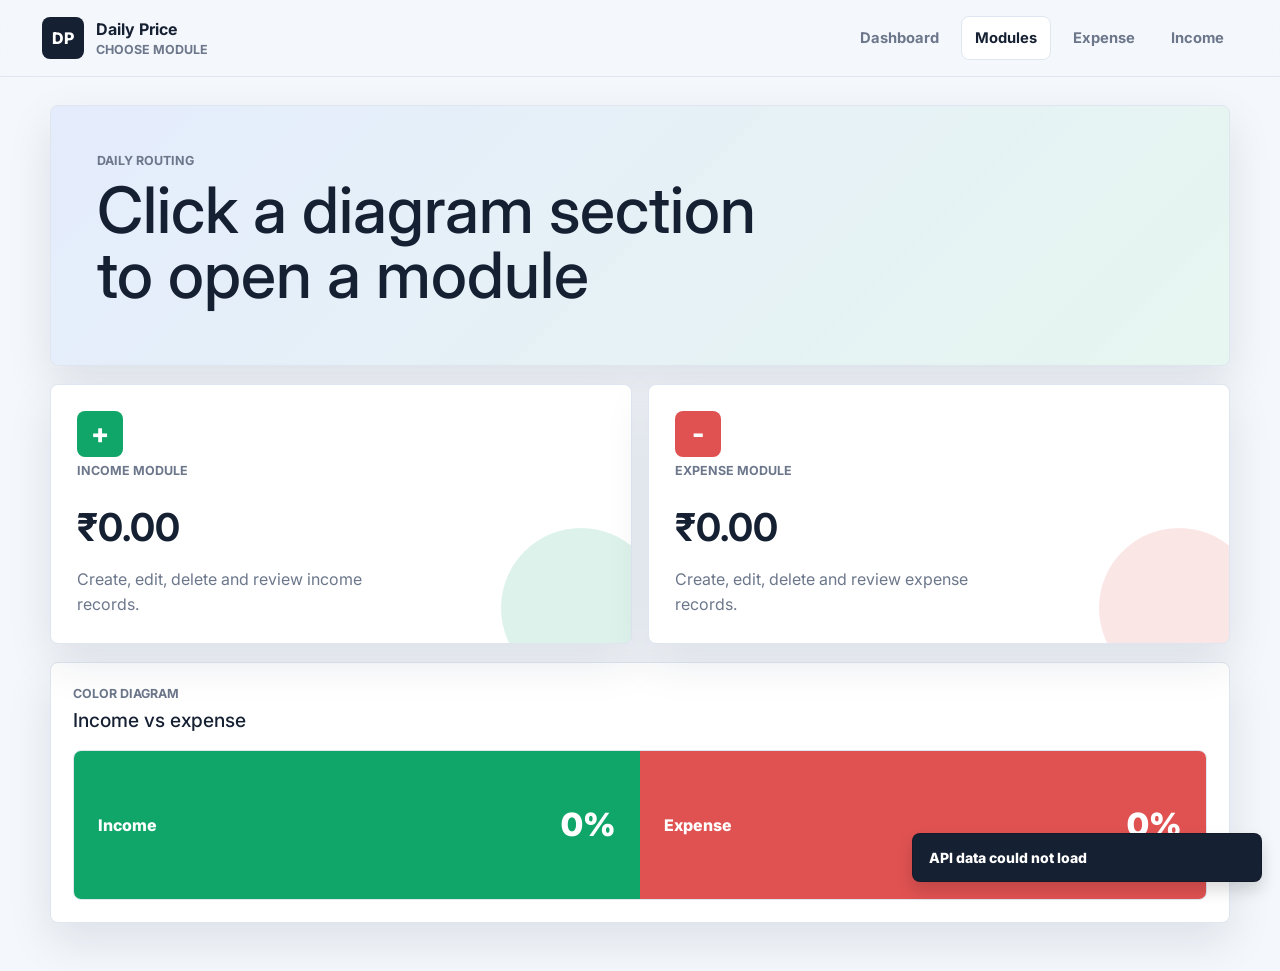
==== daily_routing.html @ 6be8b62a "Add files via upload" ====
<!DOCTYPE html>
<html lang="en">
<head>
  <meta charset="UTF-8">
  <meta name="viewport" content="width=device-width, initial-scale=1.0">
  <title>Daily Price Modules</title>
  <link rel="preconnect" href="https://fonts.googleapis.com">
  <link rel="preconnect" href="https://fonts.gstatic.com" crossorigin>
  <link href="https://fonts.googleapis.com/css2?family=Inter:wght@400;500;600;700;800&display=swap" rel="stylesheet">
  <link href="https://cdn.jsdelivr.net/npm/bootstrap@5.3.3/dist/css/bootstrap.min.css" rel="stylesheet">
  <link rel="icon" type="image/jpeg" href="image/favicon.jfif">
  <link rel="stylesheet" href="styles.css">
</head>
<body data-page="routing">
  <header class="topbar">
    <a class="brand" href="index.html">
      <span class="brand-mark">DP</span>
      <span>
        <strong>Daily Price</strong>
        <small>Choose module</small>
      </span>
    </a>
    <nav class="nav">
      <a href="index.html">Dashboard</a>
      <a class="active" href="daily_routing.html">Modules</a>
      <a href="expense.html">Expense</a>
      <a href="income.html">Income</a>
    </nav>
  </header>

  <main class="shell">
    <section class="hero-panel compact">
      <div>
        <p class="eyebrow">Daily routing</p>
        <h1>Click a diagram section to open a module</h1>
      </div>
    </section>

    <section class="routing-grid">
      <a class="route-card income-route" href="income.html">
        <span class="route-icon">+</span>
        <small>Income module</small>
        <strong id="routeIncome">₹0</strong>
        <p>Create, edit, delete and review income records.</p>
      </a>
      <a class="route-card expense-route" href="expense.html">
        <span class="route-icon">-</span>
        <small>Expense module</small>
        <strong id="routeExpense">₹0</strong>
        <p>Create, edit, delete and review expense records.</p>
      </a>
    </section>

    <section class="panel route-diagram">
      <div class="panel-title">
        <div>
          <p class="eyebrow">Color diagram</p>
          <h2>Income vs expense</h2>
        </div>
      </div>
      <div class="split-bars">
        <a id="incomeBar" class="split-bar income-bar" href="income.html"><span>Income</span><strong>0%</strong></a>
        <a id="expenseBar" class="split-bar expense-bar" href="expense.html"><span>Expense</span><strong>0%</strong></a>
      </div>
    </section>
  </main>

  <div id="toast" class="toast" role="status" aria-live="polite"></div>
  <script src="app.js"></script>
</body>
</html>
---- styles.css ----
:root {
  --bg: #f4f7fb;
  --panel: #ffffff;
  --ink: #162033;
  --muted: #6c778b;
  --line: #dfe6f0;
  --income: #10a66a;
  --income-soft: #dff8ec;
  --expense: #e05252;
  --expense-soft: #ffe7e7;
  --gold: #d89b20;
  --blue: #2563eb;
  --shadow: 0 18px 45px rgba(23, 38, 67, 0.10);
}

* {
  box-sizing: border-box;
}

body {
  margin: 0;
  min-height: 100vh;
  background: var(--bg);
  color: var(--ink);
  font-family: Inter, system-ui, -apple-system, BlinkMacSystemFont, "Segoe UI", sans-serif;
}

a {
  color: inherit;
  text-decoration: none;
}

.topbar {
  position: sticky;
  top: 0;
  z-index: 10;
  display: flex;
  align-items: center;
  justify-content: space-between;
  gap: 18px;
  padding: 16px clamp(16px, 4vw, 42px);
  background: rgba(244, 247, 251, 0.92);
  border-bottom: 1px solid var(--line);
  backdrop-filter: blur(16px);
}

.brand {
  display: inline-flex;
  align-items: center;
  gap: 12px;
  min-width: 210px;
}

.brand-mark {
  display: grid;
  width: 42px;
  height: 42px;
  place-items: center;
  border-radius: 8px;
  background: #162033;
  color: #fff;
  font-weight: 800;
}

.brand strong,
.brand small {
  display: block;
}

.brand small,
.eyebrow,
.stat-card span,
.route-card small {
  color: var(--muted);
  font-size: 0.78rem;
  font-weight: 700;
  letter-spacing: 0;
  text-transform: uppercase;
}

.nav {
  display: flex;
  flex-wrap: wrap;
  gap: 8px;
  justify-content: flex-end;
}

.nav a {
  padding: 10px 13px;
  border: 1px solid transparent;
  border-radius: 8px;
  color: var(--muted);
  font-size: 0.92rem;
  font-weight: 700;
}

.nav a:hover,
.nav a.active {
  border-color: var(--line);
  background: #fff;
  color: var(--ink);
}

.shell {
  width: min(1180px, calc(100% - 32px));
  margin: 0 auto;
  padding: 28px 0 48px;
}

.hero-panel,
.module-head {
  display: flex;
  align-items: center;
  justify-content: space-between;
  gap: 22px;
  min-height: 220px;
  padding: clamp(24px, 5vw, 46px);
  border: 1px solid var(--line);
  border-radius: 8px;
  background:
    linear-gradient(135deg, rgba(37, 99, 235, 0.12), rgba(16, 166, 106, 0.10)),
    var(--panel);
  box-shadow: var(--shadow);
}

.hero-panel.compact {
  min-height: 150px;
}

h1,
h2,
p {
  margin-top: 0;
}

h1 {
  max-width: 720px;
  margin-bottom: 12px;
  font-size: clamp(2rem, 5vw, 4.5rem);
  line-height: 1.02;
  letter-spacing: 0;
}

h2 {
  margin-bottom: 0;
  font-size: 1.2rem;
}

.hero-copy {
  max-width: 620px;
  margin-bottom: 0;
  color: var(--muted);
  font-size: 1.04rem;
  line-height: 1.65;
}

.primary-action,
.ghost-btn,
.icon-btn {
  display: inline-flex;
  align-items: center;
  justify-content: center;
  min-height: 42px;
  border: 0;
  border-radius: 8px;
  font: inherit;
  font-weight: 800;
  cursor: pointer;
}

.primary-action {
  flex: 0 0 auto;
  padding: 0 18px;
  background: var(--blue);
  color: #fff;
}

.dashboard-actions {
  display: grid;
  gap: 12px;
  justify-items: end;
}

.period-filter {
  display: inline-flex;
  overflow: hidden;
  border: 1px solid var(--line);
  border-radius: 8px;
  background: #fff;
}

.period-btn {
  min-width: 74px;
  min-height: 40px;
  border: 0;
  border-right: 1px solid var(--line);
  padding: 0 12px;
  background: #fff;
  color: var(--muted);
  font: inherit;
  font-size: 0.9rem;
  font-weight: 800;
  cursor: pointer;
}

.period-btn:last-child {
  border-right: 0;
}

.period-btn:hover,
.period-btn.active {
  background: var(--blue);
  color: #fff;
}

.primary-action.full {
  width: 100%;
}

.ghost-btn {
  padding: 0 14px;
  background: #eef3fa;
  color: var(--ink);
}

.stats-grid,
.routing-grid {
  display: grid;
  grid-template-columns: repeat(4, 1fr);
  gap: 16px;
  margin: 18px 0;
}

.stat-card,
.route-card,
.panel {
  border: 1px solid var(--line);
  border-radius: 8px;
  background: var(--panel);
  box-shadow: var(--shadow);
}

.stat-card {
  padding: 22px;
}

.stat-card strong {
  display: block;
  margin-top: 8px;
  font-size: 1.8rem;
}

.stat-card.income {
  border-color: rgba(16, 166, 106, 0.35);
}

.stat-card.expense {
  border-color: rgba(224, 82, 82, 0.35);
}

.content-grid {
  display: grid;
  grid-template-columns: minmax(280px, 0.85fr) minmax(320px, 1.15fr);
  gap: 18px;
}

.panel {
  padding: 22px;
}

.panel-title {
  display: flex;
  align-items: center;
  justify-content: space-between;
  gap: 14px;
  margin-bottom: 18px;
}

.eyebrow {
  margin-bottom: 6px;
}

.text-link {
  color: var(--blue);
  font-weight: 800;
}

.donut-wrap {
  position: relative;
  display: grid;
  width: min(320px, 82vw);
  aspect-ratio: 1;
  place-items: center;
  margin: 8px auto 18px;
}

.donut {
  width: 100%;
  height: 100%;
  border: 0;
  border-radius: 50%;
  background: conic-gradient(var(--income) 0 50%, var(--expense) 50% 100%);
  cursor: pointer;
}

.donut::after {
  content: "";
  position: absolute;
  inset: 18%;
  border-radius: 50%;
  background: #fff;
  box-shadow: inset 0 0 0 1px var(--line);
}

.donut-center {
  position: absolute;
  display: grid;
  place-items: center;
  gap: 4px;
  pointer-events: none;
}

.donut-center span {
  color: var(--muted);
  font-size: 0.85rem;
  font-weight: 800;
}

.donut-center strong {
  font-size: 1.45rem;
}

.legend {
  display: flex;
  justify-content: center;
  gap: 18px;
}

.legend a {
  display: inline-flex;
  align-items: center;
  gap: 8px;
  color: var(--muted);
  font-weight: 800;
}

.dot {
  width: 12px;
  height: 12px;
  border-radius: 50%;
}

.income-dot {
  background: var(--income);
}

.expense-dot {
  background: var(--expense);
}

.recent-list {
  display: grid;
  gap: 10px;
}

.recent-item {
  display: grid;
  grid-template-columns: 1fr auto;
  gap: 8px;
  padding: 14px;
  border: 1px solid var(--line);
  border-radius: 8px;
}

.recent-item small {
  color: var(--muted);
  font-weight: 700;
}

.pill {
  align-self: start;
  padding: 6px 9px;
  border-radius: 999px;
  font-size: 0.78rem;
  font-weight: 800;
}

.pill.income {
  background: var(--income-soft);
  color: var(--income);
}

.pill.expense {
  background: var(--expense-soft);
  color: var(--expense);
}

.route-card {
  position: relative;
  min-height: 230px;
  padding: 26px;
  overflow: hidden;
}

.route-card strong {
  display: block;
  margin: 18px 0 10px;
  font-size: 2.4rem;
}

.route-card p {
  max-width: 310px;
  margin-bottom: 0;
  color: var(--muted);
  line-height: 1.55;
}

.route-card::after {
  content: "";
  position: absolute;
  right: -30px;
  bottom: -45px;
  width: 160px;
  height: 160px;
  border-radius: 50%;
  opacity: 0.14;
}

.income-route::after {
  background: var(--income);
}

.expense-route::after {
  background: var(--expense);
}

.route-icon {
  display: grid;
  width: 46px;
  height: 46px;
  place-items: center;
  border-radius: 8px;
  color: #fff;
  font-size: 1.7rem;
  font-weight: 800;
}

.income-route .route-icon {
  background: var(--income);
}

.expense-route .route-icon {
  background: var(--expense);
}

.routing-grid {
  grid-template-columns: repeat(2, 1fr);
}

.split-bars {
  display: grid;
  grid-template-columns: 1fr 1fr;
  min-height: 150px;
  overflow: hidden;
  border: 1px solid var(--line);
  border-radius: 8px;
}

.split-bar {
  display: flex;
  align-items: center;
  justify-content: space-between;
  gap: 16px;
  padding: 24px;
  color: #fff;
  font-weight: 800;
}

.split-bar strong {
  font-size: 2rem;
}

.income-bar {
  background: var(--income);
}

.expense-bar {
  background: var(--expense);
}

.module-head {
  min-height: 160px;
  margin-bottom: 18px;
}

.module-head strong {
  font-size: clamp(2rem, 6vw, 4rem);
}

.income-head {
  background: linear-gradient(135deg, var(--income-soft), #fff);
}

.expense-head {
  background: linear-gradient(135deg, var(--expense-soft), #fff);
}

.crud-layout {
  display: grid;
  grid-template-columns: 360px 1fr;
  gap: 18px;
  align-items: start;
}

.form-panel {
  position: sticky;
  top: 92px;
}

label {
  display: grid;
  gap: 8px;
  margin-bottom: 16px;
  color: var(--muted);
  font-weight: 800;
}

input,
select,
.custom-select-btn,
.date-button {
  width: 100%;
  min-height: 44px;
  border: 1px solid var(--line);
  border-radius: 8px;
  padding: 0 13px;
  background: #fff;
  color: var(--ink);
  font: inherit;
}

select,
.custom-select-btn,
.date-button {
  cursor: pointer;
}

input:focus,
select:focus,
.custom-select-btn:focus,
.date-button:focus {
  border-color: var(--blue);
  outline: 3px solid rgba(37, 99, 235, 0.14);
}

.custom-select,
.date-control {
  position: relative;
}

.custom-select-btn,
.date-button {
  display: flex;
  align-items: center;
  justify-content: space-between;
  background: #fff;
  font-weight: 800;
  text-align: left;
}

.custom-select-btn b {
  color: var(--muted);
  font-size: 0.85rem;
}

.custom-select-menu,
.date-picker {
  position: absolute;
  top: calc(100% + 8px);
  left: 0;
  z-index: 30;
  display: none;
  width: 100%;
  overflow: hidden;
  border: 1px solid var(--line);
  border-radius: 8px;
  background: #fff;
  box-shadow: 0 18px 38px rgba(23, 38, 67, 0.18);
}

.custom-select.open .custom-select-menu,
.date-control.open .date-picker {
  display: block;
}

.custom-select-menu button {
  display: flex;
  align-items: center;
  gap: 10px;
  width: 100%;
  min-height: 44px;
  border: 0;
  border-bottom: 1px solid var(--line);
  padding: 0 14px;
  background: #fff;
  color: var(--ink);
  font: inherit;
  font-weight: 700;
  text-align: left;
  cursor: pointer;
}

.custom-select-menu button:last-child {
  border-bottom: 0;
}

.custom-select-menu button:hover,
.custom-select-menu button.active {
  background: #eff6ff;
  color: var(--blue);
}

.category-swatch {
  width: 12px;
  height: 12px;
  border-radius: 50%;
}

.category-swatch.food {
  background: #f59e0b;
}

.category-swatch.hardware {
  background: #2563eb;
}

.category-swatch.other {
  background: #8b5cf6;
}

.date-picker {
  padding: 12px;
}

.calendar-head {
  display: flex;
  align-items: center;
  justify-content: space-between;
  margin-bottom: 10px;
}

.calendar-head strong {
  font-size: 0.95rem;
}

.calendar-nav {
  display: inline-grid;
  width: 32px;
  height: 32px;
  place-items: center;
  border: 1px solid var(--line);
  border-radius: 8px;
  background: #fff;
  color: var(--ink);
  font-weight: 800;
  cursor: pointer;
}

.calendar-grid {
  display: grid;
  grid-template-columns: repeat(7, 1fr);
  gap: 6px;
}

.calendar-day-name {
  color: var(--muted);
  font-size: 0.72rem;
  font-weight: 800;
  text-align: center;
}

.calendar-day {
  display: grid;
  min-height: 34px;
  place-items: center;
  border: 1px solid transparent;
  border-radius: 8px;
  background: #fff;
  color: var(--ink);
  font: inherit;
  font-size: 0.9rem;
  font-weight: 700;
  cursor: pointer;
}

.calendar-day:hover {
  border-color: var(--blue);
}

.calendar-day.selected {
  background: var(--blue);
  color: #fff;
}

.calendar-day.muted {
  color: #b6bfcc;
}

.hidden-field {
  display: none;
}

.hidden-field.visible {
  display: block;
}

.search {
  max-width: 230px;
}

.table-wrap {
  overflow-x: auto;
}

table {
  width: 100%;
  border-collapse: collapse;
  min-width: 760px;
}

th,
td {
  padding: 14px 12px;
  border-bottom: 1px solid var(--line);
  text-align: left;
}

th {
  color: var(--muted);
  font-size: 0.78rem;
  text-transform: uppercase;
}

td.price-cell {
  font-weight: 800;
}

.actions {
  display: flex;
  gap: 8px;
}

.icon-btn {
  width: auto;
  min-height: 38px;
  padding: 0 12px;
  border: 1px solid var(--line);
  background: #fff;
}

.icon-btn.edit {
  color: var(--blue);
}

.icon-btn.delete {
  color: var(--expense);
}

.empty {
  padding: 24px;
  color: var(--muted);
  text-align: center;
}

.toast {
  position: fixed;
  right: 18px;
  bottom: 18px;
  z-index: 20;
  transform: translateY(18px);
  opacity: 0;
  max-width: min(360px, calc(100vw - 36px));
  padding: 13px 16px;
  border-radius: 8px;
  background: #162033;
  color: #fff;
  font-weight: 800;
  transition: 180ms ease;
  pointer-events: none;
}

.toast.show {
  transform: translateY(0);
  opacity: 1;
}

@media (max-width: 900px) {
  .topbar,
  .hero-panel,
  .module-head {
    align-items: flex-start;
    flex-direction: column;
  }

  .dashboard-actions {
    justify-items: start;
  }

  .stats-grid,
  .content-grid,
  .routing-grid,
  .crud-layout {
    grid-template-columns: 1fr;
  }

  .form-panel {
    position: static;
  }
}

@media (max-width: 620px) {
  .brand {
    min-width: 0;
  }

  .nav {
    width: 100%;
    justify-content: flex-start;
  }

  .nav a {
    padding: 9px 10px;
    font-size: 0.84rem;
  }

  .shell {
    width: min(100% - 20px, 1180px);
    padding-top: 14px;
  }

  .hero-panel,
  .module-head,
  .panel,
  .route-card,
  .stat-card {
    padding: 18px;
  }

  .split-bars {
    grid-template-columns: 1fr;
  }

  .panel-title {
    align-items: flex-start;
    flex-direction: column;
  }

  .search {
    max-width: none;
  }

  .dashboard-actions,
  .period-filter,
  .primary-action {
    width: 100%;
  }

  .period-btn {
    flex: 1;
    min-width: 0;
  }
}
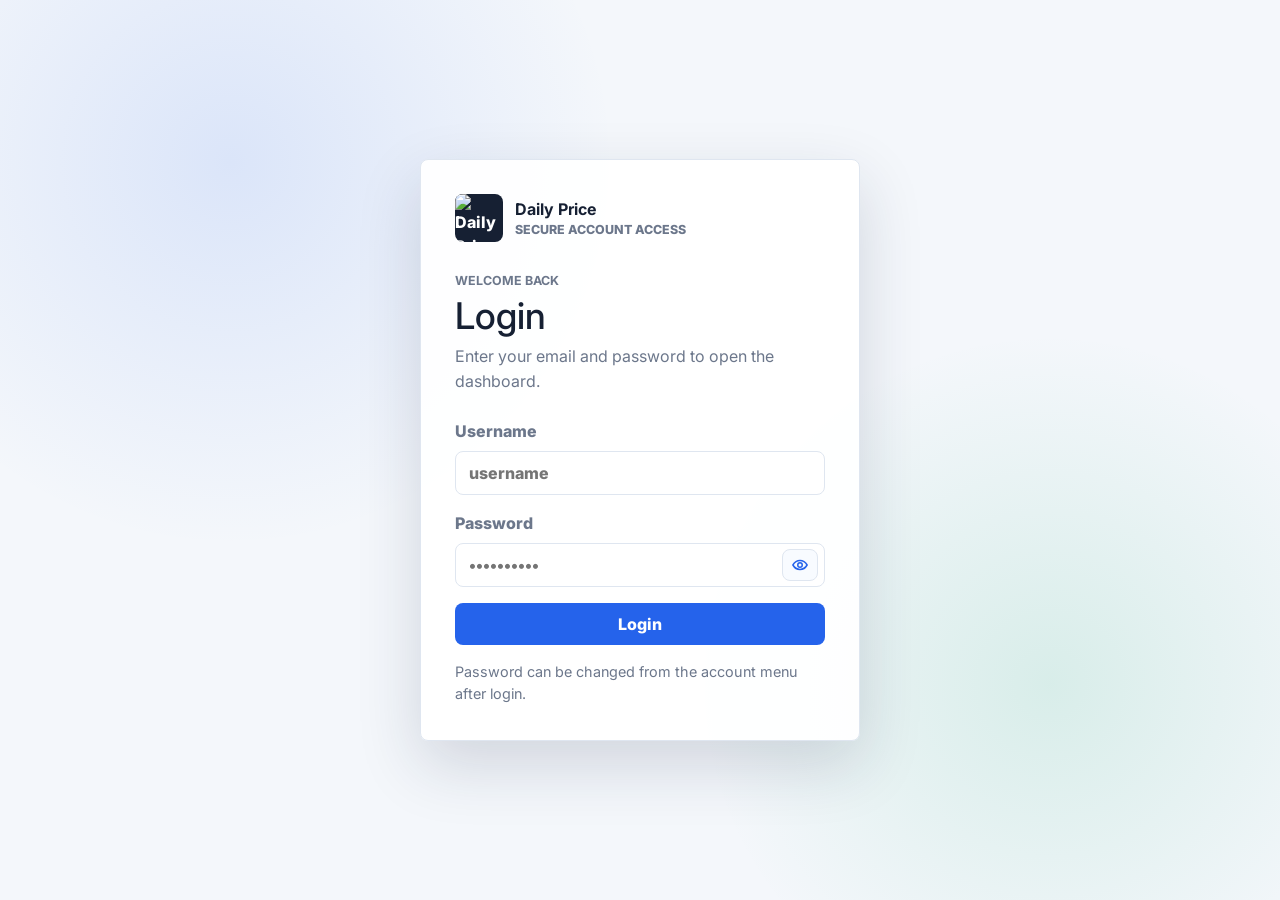
==== commit 0482bb14: "Add files via upload" ====
--- a/daily_routing.html
+++ b/daily_routing.html
@@ -14,7 +14,7 @@
 <body data-page="routing">
   <header class="topbar">
     <a class="brand" href="index.html">
-      <span class="brand-mark">DP</span>
+      <span class="brand-mark"><img src="image/favicon.jfif" alt="Daily Price logo"></span>
       <span>
         <strong>Daily Price</strong>
         <small>Choose module</small>
--- a/styles.css
+++ b/styles.css
@@ -60,6 +60,13 @@
   background: #162033;
   color: #fff;
   font-weight: 800;
+  overflow: hidden;
+}
+
+.brand-mark img {
+  width: 100%;
+  height: 100%;
+  object-fit: cover;
 }
 
 .brand strong,
@@ -99,6 +106,65 @@
   border-color: var(--line);
   background: #fff;
   color: var(--ink);
+}
+
+.account-menu {
+  display: inline-flex;
+  align-items: center;
+  gap: 8px;
+}
+
+.account-chip,
+.account-action,
+.logout-btn,
+.dialog-close {
+  display: inline-flex;
+  align-items: center;
+  justify-content: center;
+  min-height: 40px;
+  border: 1px solid var(--line);
+  border-radius: 8px;
+  background: #fff;
+  color: var(--ink);
+  font: inherit;
+  font-weight: 800;
+}
+
+.account-action,
+.logout-btn,
+.dialog-close {
+  cursor: pointer;
+}
+
+.account-chip {
+  gap: 8px;
+  padding: 0 11px 0 7px;
+}
+
+.account-chip span {
+  display: grid;
+  width: 28px;
+  height: 28px;
+  place-items: center;
+  border-radius: 8px;
+  background: var(--ink);
+  color: #fff;
+  font-size: 0.8rem;
+}
+
+.logout-btn {
+  padding: 0 12px;
+  color: var(--expense);
+}
+
+.account-action {
+  padding: 0 12px;
+  color: var(--blue);
+}
+
+.dialog-close {
+  width: 38px;
+  padding: 0;
 }
 
 .shell {
@@ -176,9 +242,29 @@
 }
 
 .dashboard-actions {
-  display: grid;
+  display: flex;
+  flex-wrap: wrap;
+  align-items: center;
   gap: 12px;
-  justify-items: end;
+  justify-content: flex-end;
+}
+
+.dashboard-toolbar {
+  display: flex;
+  align-items: center;
+  justify-content: space-between;
+  gap: 16px;
+  margin: 0;
+  padding: 18px 20px;
+  border: 1px solid var(--line);
+  border-radius: 8px;
+  background: var(--panel);
+  box-shadow: var(--shadow);
+}
+
+.dashboard-date {
+  width: 170px;
+  min-height: 40px;
 }
 
 .period-filter {
@@ -228,7 +314,7 @@
   display: grid;
   grid-template-columns: repeat(4, 1fr);
   gap: 16px;
-  margin: 18px 0;
+  margin: 16px 0 18px;
 }
 
 .stat-card,
@@ -258,10 +344,19 @@
   border-color: rgba(224, 82, 82, 0.35);
 }
 
+.chart-grid,
 .content-grid {
   display: grid;
-  grid-template-columns: minmax(280px, 0.85fr) minmax(320px, 1.15fr);
   gap: 18px;
+}
+
+.chart-grid {
+  grid-template-columns: repeat(2, minmax(280px, 1fr));
+  margin-bottom: 18px;
+}
+
+.content-grid {
+  grid-template-columns: minmax(420px, 1.1fr) minmax(320px, 0.9fr);
 }
 
 .panel {
@@ -331,20 +426,31 @@
 }
 
 .legend {
-  display: flex;
-  justify-content: center;
-  gap: 18px;
+  display: grid;
+  grid-template-columns: repeat(3, minmax(0, 1fr));
+  gap: 10px;
 }
 
 .legend a {
   display: inline-flex;
   align-items: center;
+  justify-content: space-between;
   gap: 8px;
-  color: var(--muted);
-  font-weight: 800;
+  min-height: 40px;
+  padding: 8px 10px;
+  border: 1px solid var(--line);
+  border-radius: 8px;
+  color: var(--muted);
+  font-weight: 800;
+}
+
+.legend strong {
+  color: var(--ink);
+  font-size: 0.82rem;
 }
 
 .dot {
+  flex: 0 0 auto;
   width: 12px;
   height: 12px;
   border-radius: 50%;
@@ -356,6 +462,119 @@
 
 .expense-dot {
   background: var(--expense);
+}
+
+.line-panel {
+  min-width: 0;
+}
+
+.net-total {
+  color: var(--blue);
+  font-size: 1.35rem;
+}
+
+.line-chart {
+  width: 100%;
+  min-height: 320px;
+  overflow: hidden;
+  border: 1px solid var(--line);
+  border-radius: 8px;
+  background: linear-gradient(180deg, #ffffff, #f8fbff);
+}
+
+.line-chart svg {
+  display: block;
+  width: 100%;
+  height: auto;
+  overflow: visible;
+}
+
+.grid-lines line {
+  stroke: #dfe6f0;
+  stroke-width: 1;
+}
+
+.zero-line {
+  stroke: #64748b;
+  stroke-width: 2;
+}
+
+.bar-series rect {
+  stroke-width: 1;
+  shape-rendering: geometricPrecision;
+  transition: opacity 160ms ease;
+}
+
+.bar-series rect:hover {
+  opacity: 0.72;
+}
+
+.positive-pillar {
+  fill: url("#positivePillarGradient");
+  stroke: #0f7a4a;
+}
+
+.negative-pillar {
+  fill: url("#negativePillarGradient");
+  stroke: #b83232;
+}
+
+.axis-labels text,
+.y-axis-labels text {
+  fill: var(--muted);
+  font-size: 0.78rem;
+  font-weight: 800;
+  dominant-baseline: middle;
+}
+
+.pillar-value {
+  fill: var(--ink);
+  font-size: 0.74rem;
+  font-weight: 800;
+}
+
+.trend-summary {
+  display: grid;
+  grid-template-columns: repeat(3, minmax(0, 1fr));
+  gap: 10px;
+  margin-top: 12px;
+}
+
+.trend-summary span {
+  display: grid;
+  gap: 4px;
+  min-height: 62px;
+  padding: 10px;
+  border: 1px solid var(--line);
+  border-radius: 8px;
+  background: #fff;
+  color: var(--muted);
+  font-size: 0.84rem;
+  font-weight: 800;
+}
+
+.trend-summary strong {
+  color: var(--ink);
+  font-size: 1rem;
+}
+
+.trend-dot {
+  display: inline-block;
+  width: 20px;
+  height: 4px;
+  border-radius: 999px;
+}
+
+.income-line {
+  background: var(--income);
+}
+
+.expense-line {
+  background: var(--expense);
+}
+
+.balance-line {
+  background: var(--blue);
 }
 
 .recent-list {
@@ -553,6 +772,46 @@
   outline: 3px solid rgba(37, 99, 235, 0.14);
 }
 
+.password-control {
+  position: relative;
+  display: block;
+}
+
+.password-control input {
+  padding-right: 54px;
+}
+
+.password-toggle {
+  position: absolute;
+  top: 50%;
+  right: 7px;
+  transform: translateY(-50%);
+  display: grid;
+  width: 36px;
+  height: 32px;
+  place-items: center;
+  border: 1px solid var(--line);
+  border-radius: 8px;
+  background: #f8fbff;
+  color: var(--blue);
+  cursor: pointer;
+}
+
+.password-toggle svg {
+  width: 18px;
+  height: 18px;
+  fill: none;
+  stroke: currentColor;
+  stroke-width: 2;
+  stroke-linecap: round;
+  stroke-linejoin: round;
+}
+
+.password-toggle:focus {
+  border-color: var(--blue);
+  outline: 3px solid rgba(37, 99, 235, 0.14);
+}
+
 .custom-select,
 .date-control {
   position: relative;
@@ -794,6 +1053,108 @@
   opacity: 1;
 }
 
+.login-page {
+  display: grid;
+  min-height: 100vh;
+  background:
+    radial-gradient(circle at 18% 18%, rgba(37, 99, 235, 0.12), transparent 30%),
+    radial-gradient(circle at 82% 76%, rgba(16, 166, 106, 0.12), transparent 28%),
+    var(--bg);
+}
+
+.login-shell {
+  display: grid;
+  width: min(440px, calc(100% - 32px));
+  margin: auto;
+  padding: 24px 0;
+}
+
+.login-panel {
+  width: 100%;
+  padding: clamp(24px, 6vw, 34px);
+  border: 1px solid var(--line);
+  border-radius: 8px;
+  background: rgba(255, 255, 255, 0.96);
+  box-shadow: 0 24px 64px rgba(23, 38, 67, 0.16);
+}
+
+.login-card-head {
+  display: flex;
+  align-items: center;
+  gap: 12px;
+  margin-bottom: 30px;
+}
+
+.login-card-head strong,
+.login-card-head small {
+  display: block;
+}
+
+.login-card-head small {
+  color: var(--muted);
+  font-size: 0.78rem;
+  font-weight: 800;
+  text-transform: uppercase;
+}
+
+.login-logo {
+  width: 48px;
+  height: 48px;
+}
+
+.login-title {
+  margin-bottom: 24px;
+}
+
+.login-title h1 {
+  margin-bottom: 8px;
+  font-size: 2.3rem;
+  line-height: 1.05;
+}
+
+.login-title p:last-child {
+  margin-bottom: 0;
+  color: var(--muted);
+  line-height: 1.6;
+}
+
+.login-note {
+  margin: 16px 0 0;
+  color: var(--muted);
+  font-size: 0.9rem;
+  line-height: 1.55;
+}
+
+.primary-action:disabled {
+  cursor: wait;
+  opacity: 0.68;
+}
+
+.auth-dialog {
+  position: fixed;
+  inset: 0;
+  z-index: 50;
+  display: none;
+  align-items: center;
+  justify-content: center;
+  padding: 18px;
+  background: rgba(22, 32, 51, 0.44);
+  backdrop-filter: blur(8px);
+}
+
+.auth-dialog.open {
+  display: flex;
+}
+
+.auth-dialog-panel {
+  width: min(420px, 100%);
+  padding: 24px;
+  border: 1px solid var(--line);
+  border-radius: 8px;
+  background: #fff;
+  box-shadow: 0 28px 70px rgba(10, 20, 40, 0.28);
+}
+
 @media (max-width: 900px) {
   .topbar,
   .hero-panel,
@@ -803,14 +1164,33 @@
   }
 
   .dashboard-actions {
-    justify-items: start;
+    justify-content: flex-start;
+  }
+
+  .account-menu {
+    width: 100%;
+  }
+
+  .account-chip {
+    flex: 1;
+    justify-content: flex-start;
+  }
+
+  .dashboard-toolbar {
+    align-items: flex-start;
+    flex-direction: column;
   }
 
   .stats-grid,
+  .chart-grid,
   .content-grid,
   .routing-grid,
   .crud-layout {
     grid-template-columns: 1fr;
+  }
+
+  .login-shell {
+    width: min(440px, calc(100% - 24px));
   }
 
   .form-panel {
@@ -850,6 +1230,11 @@
     grid-template-columns: 1fr;
   }
 
+  .legend,
+  .trend-summary {
+    grid-template-columns: 1fr;
+  }
+
   .panel-title {
     align-items: flex-start;
     flex-direction: column;
@@ -861,8 +1246,17 @@
 
   .dashboard-actions,
   .period-filter,
+  .dashboard-date,
   .primary-action {
     width: 100%;
+  }
+
+  .login-panel {
+    padding: 22px;
+  }
+
+  .login-title h1 {
+    font-size: 2rem;
   }
 
   .period-btn {
